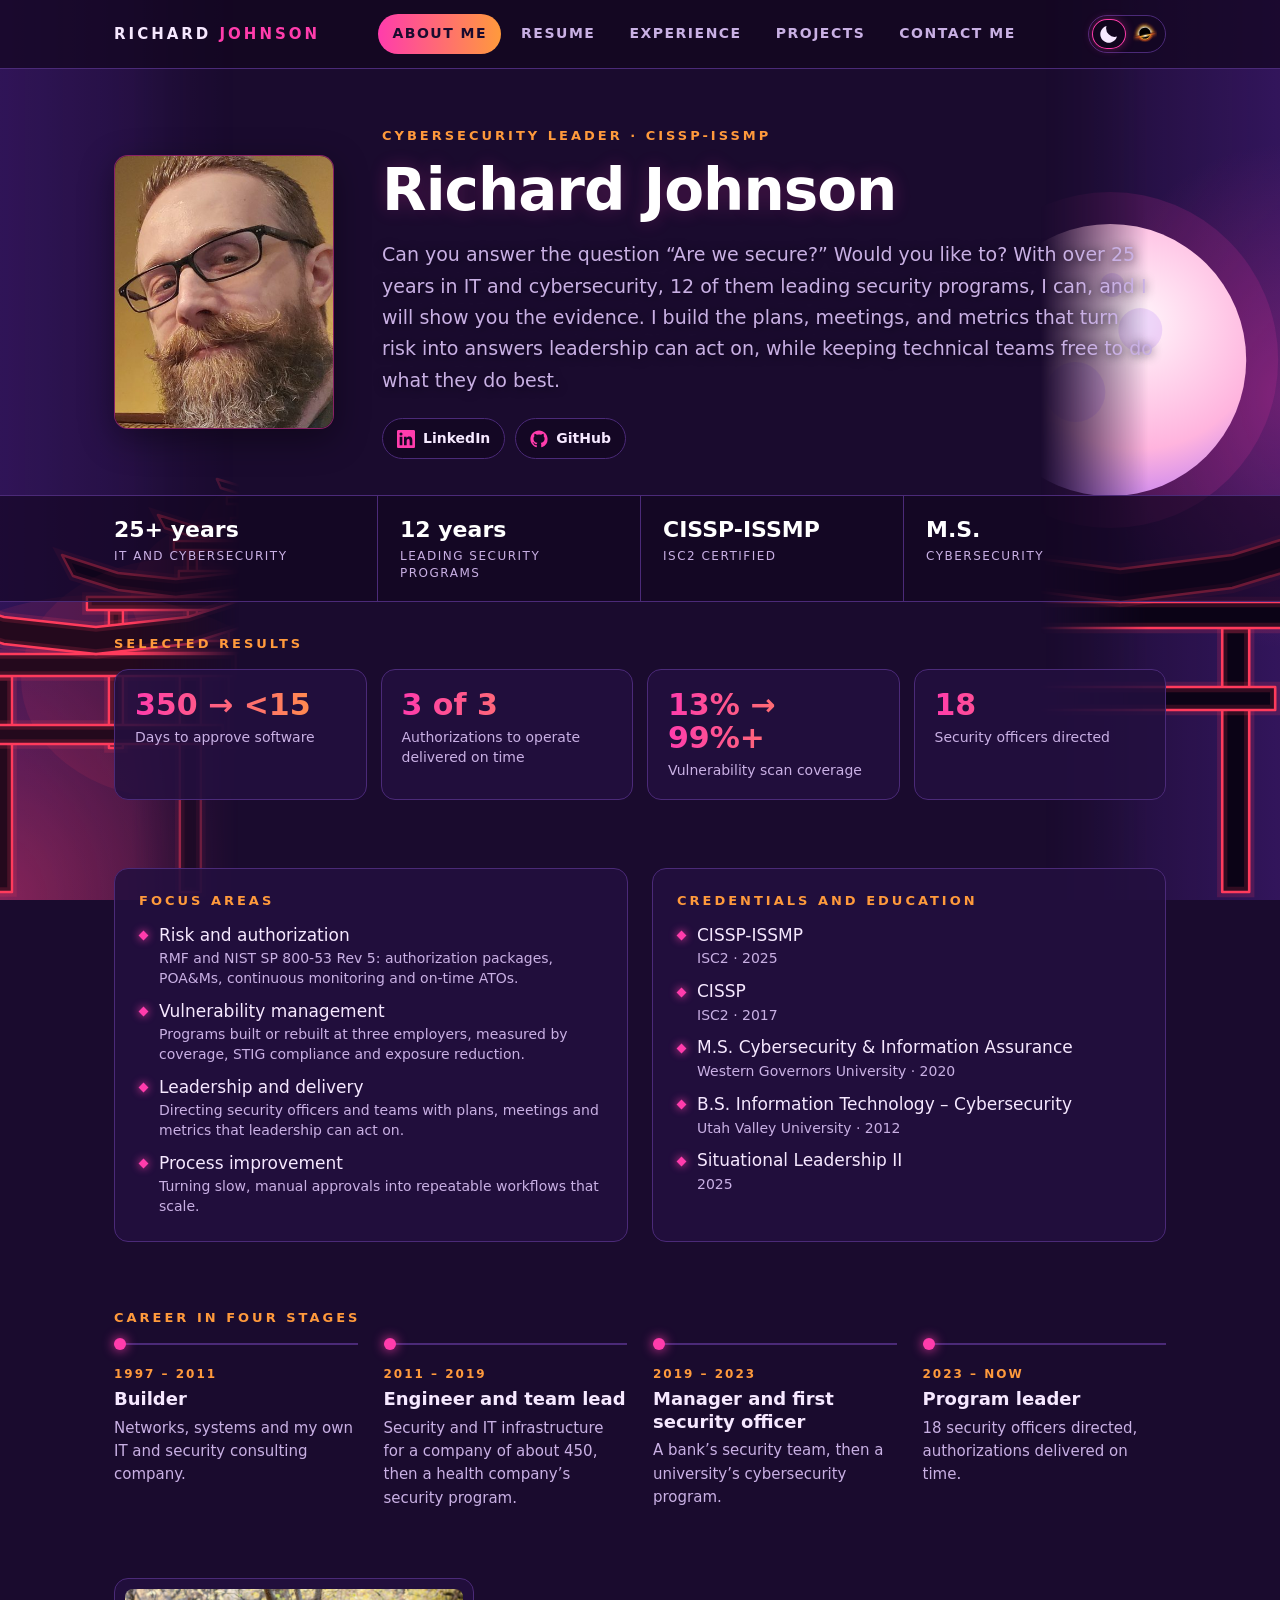
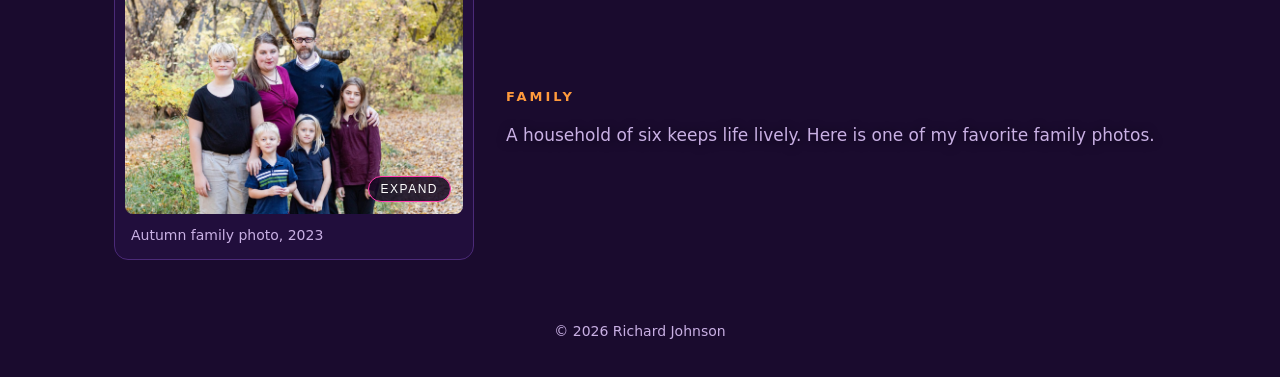
==== site/index.html @ 12951dc9 "Initial commit: portfolio site, resume data and build scripts Static site (site/) published on Cloud" ====
<!doctype html>
<html lang="en">
<head>
<meta charset="utf-8">
<meta name="viewport" content="width=device-width,initial-scale=1">
<title>Richard Johnson | Cybersecurity Leader</title>
<meta name="description" content="Richard Johnson is a CISSP-ISSMP cybersecurity leader with 25+ years in IT and security, specializing in risk management, authorization, vulnerability management, and process improvement. About him and his family.">
<meta name="theme-color" content="#1a0b2e">
<link rel="icon" href="data:image/svg+xml,%3Csvg xmlns='http://www.w3.org/2000/svg' viewBox='0 0 64 64'%3E%3Crect width='64' height='64' rx='12' fill='%231a0b2e'/%3E%3Cpath d='M32 8l20 12v24L32 56 12 44V20z' fill='none' stroke='%23ff3cac' stroke-width='4'/%3E%3C/svg%3E">
<link rel="stylesheet" href="assets/css/style.css">
<link rel="stylesheet" href="assets/css/backgrounds.css">
<link rel="stylesheet" href="assets/css/home.css">
<script src="assets/js/theme.js"></script>
<script src="assets/js/bg.js"></script>
</head>
<body class="home hm hm-b">
<div class="bg" aria-hidden="true"><i class="sun"></i><i class="floor"></i><i class="hz"></i></div>
<a class="skip" href="#main">Skip to content</a>
<header class="site"><div class="wrap">
  <a class="brand" href="index.html">Richard <i>Johnson</i></a>
  <button class="menu-btn" type="button" aria-expanded="false" aria-controls="site-nav">Menu</button>
  <nav class="main" id="site-nav" aria-label="Main"><ul>
    <li><a href="index.html" aria-current="page">About Me</a></li>
    <li><a href="resume.html">Resume</a></li>
    <li><a href="experience.html">Experience</a></li>
    <li><a href="projects.html">Projects</a></li>
    <li><a href="contact.html">Contact Me</a></li>
  </ul></nav>
  <div class="theme" role="group" aria-label="Color theme"><button type="button" data-theme="dark" aria-pressed="true" aria-label="Dark theme" title="Dark"><svg viewBox="0 0 24 24" aria-hidden="true" focusable="false"><path d="M20 14.5A8.5 8.5 0 0 1 9.5 4 8.5 8.5 0 1 0 20 14.5z" fill="currentColor"/></svg></button><button type="button" data-theme="darker" aria-pressed="false" aria-label="Darker theme (black hole)" title="Darker"><svg viewBox="0 0 24 24" aria-hidden="true" focusable="false"><defs><linearGradient id="g7d" x1="0" x2="1" y1="0" y2="0"><stop offset="0" stop-color="#ff6a1a" stop-opacity="0"/><stop offset=".2" stop-color="#ff6a1a" stop-opacity=".8"/><stop offset=".38" stop-color="#ffc23a"/><stop offset=".5" stop-color="#fffbe8"/><stop offset=".62" stop-color="#ffc23a"/><stop offset=".8" stop-color="#ff6a1a" stop-opacity=".8"/><stop offset="1" stop-color="#ff6a1a" stop-opacity="0"/></linearGradient><filter id="g7b" x="-30%" y="-80%" width="160%" height="260%"><feGaussianBlur stdDeviation="1.4"/></filter><filter id="g7s" x="-20%" y="-40%" width="140%" height="180%"><feGaussianBlur stdDeviation=".45"/></filter></defs><g transform="rotate(-12 12 12)"><ellipse cx="12" cy="13.7" rx="11.8" ry="2.6" fill="#ff6a1a" opacity=".5" filter="url(#g7b)"/><g filter="url(#g7s)"><path d="M1.15 12.49A10.9 10.9 0 1 1 22.85 12.49" fill="none" stroke="#ff6a1a" stroke-width=".75" opacity=".06"/><path d="M1.65 12.44A10.4 10.4 0 1 1 22.35 12.44" fill="none" stroke="#ff771f" stroke-width=".75" opacity=".08"/><path d="M2.15 12.39A9.9 9.9 0 1 1 21.85 12.39" fill="none" stroke="#ff8423" stroke-width=".75" opacity=".12"/><path d="M2.65 12.34A9.4 9.4 0 1 1 21.35 12.34" fill="none" stroke="#ff9128" stroke-width=".75" opacity=".18"/><path d="M3.14 12.29A8.9 8.9 0 1 1 20.86 12.29" fill="none" stroke="#ff9e2d" stroke-width=".75" opacity=".25"/><path d="M3.64 12.24A8.4 8.4 0 1 1 20.36 12.24" fill="none" stroke="#ffac32" stroke-width=".75" opacity=".34"/><path d="M4.14 12.19A7.9 7.9 0 1 1 19.86 12.19" fill="none" stroke="#ffb937" stroke-width=".75" opacity=".44"/><path d="M4.64 12.14A7.4 7.4 0 1 1 19.36 12.14" fill="none" stroke="#ffc84b" stroke-width=".75" opacity=".55"/><path d="M5.13 12.09A6.9 6.9 0 1 1 18.87 12.09" fill="none" stroke="#ffd980" stroke-width=".75" opacity=".68"/><path d="M5.63 12.04A6.4 6.4 0 1 1 18.37 12.04" fill="none" stroke="#ffeab4" stroke-width=".75" opacity=".81"/><path d="M6.13 11.99A5.9 5.9 0 1 1 17.87 11.99" fill="none" stroke="#fffbe8" stroke-width=".75" opacity=".96"/></g><circle cx="12" cy="11.4" r="5.6" fill="#000"/><path d="M16.89 14.96A6.05 6.05 0 0 1 7.11 14.96" fill="none" stroke="#ffc23a" stroke-width=".9" stroke-linecap="round" opacity=".9"/><path d="M17.58 15.46A6.9 6.9 0 0 1 6.42 15.46" fill="none" stroke="#ff6a1a" stroke-width="1.2" stroke-linecap="round" opacity=".5"/><path d="M18.31 15.98A7.8 7.8 0 0 1 5.69 15.98" fill="none" stroke="#ff6a1a" stroke-width="1.6" stroke-linecap="round" opacity=".22"/><path d="M.2 13.7Q12 11.66 23.8 13.7Q12 15.74 .2 13.7Z" fill="url(#g7d)" filter="url(#g7s)"/><path d="M4.68 13.7L19.32 13.7" stroke="#fffbe8" stroke-width=".9" stroke-linecap="round" opacity=".95" filter="url(#g7s)"/></g></svg></button></div>
</div></header>

<main id="main">
  <section class="hm-hero"><div class="wrap">
    <div class="frame"><img src="assets/img/portrait.jpg" width="420" height="498" alt="Portrait of Richard Johnson"></div>
    <div>
      <div class="eyebrow">Cybersecurity Leader · CISSP-ISSMP</div>
      <h1>Richard Johnson</h1>
      <p class="lede hm-lede">Can you answer the question “Are we secure?” Would you like to? With over 25 years in IT and cybersecurity, 12 of them leading security programs, I can, and I will show you the evidence. I build the plans, meetings, and metrics that turn risk into answers leadership can act on, while keeping technical teams free to do what they do best.</p>
      <div class="hm-links-row"><ul class="hm-links"><li><a href="https://www.linkedin.com/in/utsecnet" target="_blank" rel="noopener noreferrer" aria-label="LinkedIn (opens in a new tab)"><svg viewBox="0 0 24 24" aria-hidden="true" focusable="false"><path fill="currentColor" d="M20.45 20.45h-3.56v-5.57c0-1.33-.03-3.04-1.85-3.04-1.86 0-2.14 1.45-2.14 2.94v5.67H9.35V9h3.41v1.56h.05c.48-.9 1.64-1.85 3.37-1.85 3.6 0 4.27 2.37 4.27 5.46v6.28zM5.34 7.43a2.06 2.06 0 1 1 0-4.12 2.06 2.06 0 0 1 0 4.12zM7.12 20.45H3.56V9h3.56v11.45zM22.22 0H1.77C.79 0 0 .77 0 1.73v20.54C0 23.23.79 24 1.77 24h20.45c.98 0 1.78-.77 1.78-1.73V1.73C24 .77 23.2 0 22.22 0z"/></svg> LinkedIn</a></li><li><a href="https://github.com/utsecnet" target="_blank" rel="noopener noreferrer" aria-label="GitHub (opens in a new tab)"><svg viewBox="0 0 24 24" aria-hidden="true" focusable="false"><path fill="currentColor" d="M12 .5C5.65.5.5 5.65.5 12c0 5.08 3.29 9.39 7.86 10.91.58.1.79-.25.79-.56v-2c-3.2.7-3.88-1.54-3.88-1.54-.52-1.33-1.28-1.69-1.28-1.69-1.05-.71.08-.7.08-.7 1.16.08 1.77 1.19 1.77 1.19 1.03 1.77 2.7 1.26 3.36.96.1-.75.4-1.26.73-1.55-2.55-.29-5.24-1.28-5.24-5.69 0-1.26.45-2.28 1.19-3.09-.12-.29-.52-1.46.11-3.05 0 0 .97-.31 3.17 1.18a11 11 0 0 1 5.78 0c2.2-1.49 3.17-1.18 3.17-1.18.63 1.59.23 2.76.11 3.05.74.81 1.19 1.83 1.19 3.09 0 4.42-2.69 5.39-5.25 5.68.41.36.78 1.06.78 2.14v3.17c0 .31.21.67.8.56A11.51 11.51 0 0 0 23.5 12C23.5 5.65 18.35.5 12 .5z"/></svg> GitHub</a></li></ul></div>
    </div>
  </div></section>

  <div class="hm-band"><div class="wrap"><div><b>25+ years</b><span>IT and cybersecurity</span></div><div><b>12 years</b><span>Leading security programs</span></div><div><b>CISSP-ISSMP</b><span>ISC2 certified</span></div><div><b>M.S.</b><span>Cybersecurity</span></div></div></div>

  <section aria-labelledby="h-res"><div class="wrap">
    <h2 class="hm-h" id="h-res">Selected results</h2>
    <div class="hm-stats s4"><div class="card hm-stat"><b>350 → &lt;15</b><span>Days to approve software</span></div><div class="card hm-stat"><b>3 of 3</b><span>Authorizations to operate delivered on time</span></div><div class="card hm-stat"><b>13% → 99%+</b><span>Vulnerability scan coverage</span></div><div class="card hm-stat"><b>18</b><span>Security officers directed</span></div></div>
  </div></section>

  <section><div class="wrap hm-two">
    <div class="card" role="group" aria-labelledby="h-foc">
      <h2 class="hm-h" id="h-foc">Focus areas</h2>
      <ul class="hm-list"><li>Risk and authorization<small>RMF and NIST SP 800-53 Rev 5: authorization packages, POA&amp;Ms, continuous monitoring and on-time ATOs.</small></li><li>Vulnerability management<small>Programs built or rebuilt at three employers, measured by coverage, STIG compliance and exposure reduction.</small></li><li>Leadership and delivery<small>Directing security officers and teams with plans, meetings and metrics that leadership can act on.</small></li><li>Process improvement<small>Turning slow, manual approvals into repeatable workflows that scale.</small></li></ul>
    </div>
    <div class="card" role="group" aria-labelledby="h-cred">
      <h2 class="hm-h" id="h-cred">Credentials and education</h2>
      <ul class="hm-list"><li>CISSP-ISSMP<small>ISC2 · 2025</small></li><li>CISSP<small>ISC2 · 2017</small></li><li>M.S. Cybersecurity &amp; Information Assurance<small>Western Governors University · 2020</small></li><li>B.S. Information Technology – Cybersecurity<small>Utah Valley University · 2012</small></li><li>Situational Leadership II<small>2025</small></li></ul>
    </div>
  </div></section>

  <section aria-labelledby="h-car"><div class="wrap">
    <h2 class="hm-h" id="h-car">Career in four stages</h2>
    <ol class="hm-steps"><li><span class="hm-yr">1997 – 2011</span><b>Builder</b><p>Networks, systems and my own IT and security consulting company.</p></li><li><span class="hm-yr">2011 – 2019</span><b>Engineer and team lead</b><p>Security and IT infrastructure for a company of about 450, then a health company’s security program.</p></li><li><span class="hm-yr">2019 – 2023</span><b>Manager and first security officer</b><p>A bank’s security team, then a university’s cybersecurity program.</p></li><li><span class="hm-yr">2023 – now</span><b>Program leader</b><p>18 security officers directed, authorizations delivered on time.</p></li></ol>
  </div></section>

  <section aria-labelledby="h-fam"><div class="wrap hm-family">
    <figure class="card photo-card hm-photo"><button class="zoom" type="button" aria-label="Expand family photo"><img src="assets/img/family-outdoor.jpg" width="1400" height="933" loading="lazy" alt="The family standing together outdoors among yellow autumn leaves"></button><figcaption>Autumn family photo, 2023</figcaption></figure>
    <div>
      <h2 class="hm-h" id="h-fam">Family</h2>
      <p class="hm-lede">A household of six keeps life lively. Here is one of my favorite family photos.</p>
    </div>
    <dialog class="lightbox" id="lightbox" aria-label="Family photo, expanded"><img alt=""><button class="x" type="button" aria-label="Close">Close ✕</button></dialog>
  </div></section>
</main>

<footer class="site"><div class="wrap"><span>© <span id="yr">2026</span> Richard Johnson</span></div></footer>
<script src="assets/js/main.js"></script>
<script src="assets/js/lightbox.js"></script>
</body>
</html>
---- site/assets/css/style.css ----
/* Richard Johnson — portfolio. Neon Sunset theme. No frameworks, no web fonts. */
:root{
  --bg:#1a0b2e; --bg2:#12061f; --shade:18,6,31; --ink:#f6e8ff; --mut:#c9b0e4; --acc:#ff3cac; --acc2:#ff9a3c;
  --line:#4b2a78; --card:rgba(36,16,63,.86); --onacc:#1a0b2e; --max:1100px; --r:14px;
}
*{box-sizing:border-box;margin:0;padding:0}
html{scroll-behavior:smooth}
body{background:var(--bg);color:var(--ink);font:17px/1.65 "Segoe UI",system-ui,-apple-system,Roboto,"Helvetica Neue",sans-serif;min-height:100vh;overflow-x:hidden}
img{max-width:100%;display:block}
a{color:var(--acc2);text-decoration-thickness:1px;text-underline-offset:3px}
a:hover{color:#ffd0a0}
:focus-visible{outline:2px solid var(--acc2);outline-offset:3px;border-radius:4px}
.skip{position:absolute;left:-999px;top:8px;background:var(--acc);color:var(--onacc);padding:8px 14px;border-radius:6px;z-index:100}
.skip:focus{left:8px}

/* ---------- background: sun glow + thin hex floor in perspective ---------- */
.bg{position:fixed;inset:0;z-index:0;pointer-events:none;overflow:hidden}
.bg .sun{position:absolute;inset:0;background:radial-gradient(circle at 50% 108%,rgba(255,154,60,.36),rgba(255,60,172,.2) 32%,transparent 62%),radial-gradient(ellipse at 15% 0,rgba(120,40,200,.35),transparent 55%)}
.bg .floor{position:absolute;left:-60%;right:-60%;bottom:-10px;height:560px;opacity:.5;
  background-image:url("data:image/svg+xml,%3Csvg xmlns='http://www.w3.org/2000/svg' width='55.43' height='96' viewBox='0 0 55.43 96'%3E%3Cpath d='M27.71 16L55.43 32V64L27.71 80L0 64V32ZM27.71 0V16M27.71 80V96' fill='none' stroke='%23ff3cac' stroke-opacity='.6' stroke-width='.8'/%3E%3C/svg%3E");
  background-size:86.6px 150px;background-position:center bottom;transform-origin:50% 100%;transform:perspective(380px) rotateX(62deg);
  -webkit-mask-image:linear-gradient(transparent 0%,#000 75%);mask-image:linear-gradient(transparent 0%,#000 75%)}
.bg .hz{position:absolute;left:0;right:0;bottom:150px;height:2px;opacity:.55;background:linear-gradient(90deg,transparent,var(--acc2),transparent);box-shadow:0 0 24px 4px rgba(255,154,60,.55)}
body.home .bg .floor{opacity:1}body.home .bg .hz{opacity:1}
header,main,footer{position:relative;z-index:1}

/* ---------- layout ---------- */
.wrap{max-width:var(--max);margin:0 auto;padding:0 24px}
header.site{border-bottom:1px solid var(--line);background:rgba(var(--shade),.72)}
header.site .wrap{display:flex;align-items:center;justify-content:space-between;min-height:68px;gap:16px}
.brand{font-weight:800;letter-spacing:3px;text-transform:uppercase;font-size:15px;color:var(--ink);text-decoration:none}
.brand i{color:var(--acc);font-style:normal}
nav.main ul{display:flex;gap:6px;list-style:none}
nav.main a{display:block;padding:8px 14px;border-radius:999px;color:var(--mut);text-decoration:none;font-size:14px;letter-spacing:1.5px;text-transform:uppercase;font-weight:600}
nav.main a:hover{color:#fff}
nav.main a[aria-current="page"]{color:var(--onacc);background:linear-gradient(90deg,var(--acc),var(--acc2))}
.menu-btn{display:none;background:none;border:1px solid var(--line);color:var(--ink);border-radius:8px;padding:8px 12px;font:600 14px inherit;cursor:pointer}
section{padding:56px 0}
h1,h2,h3{line-height:1.12;font-weight:800;letter-spacing:-.5px}
h1{font-size:clamp(38px,6vw,68px);color:#fff;text-shadow:0 0 22px rgba(255,60,172,.55)}
h2{font-size:clamp(26px,3.6vw,36px);margin-bottom:10px}
h3{font-size:20px;margin-bottom:6px}
.eyebrow{font-size:13px;letter-spacing:4px;text-transform:uppercase;color:var(--acc2);font-weight:700;margin-bottom:10px}
.lede{font-size:19px;color:var(--mut);max-width:680px}
.mut{color:var(--mut)}
.sub{color:var(--mut);margin-bottom:22px;max-width:680px}
.btn{display:inline-block;padding:13px 26px;border-radius:999px;font-weight:700;text-decoration:none;border:0;cursor:pointer;font:700 16px inherit;background:linear-gradient(90deg,var(--acc),var(--acc2));color:var(--onacc);box-shadow:0 0 22px rgba(255,60,172,.35)}
.btn:hover{color:var(--onacc);filter:brightness(1.08)}
.btn.ghost{background:none;color:var(--ink);border:1px solid var(--acc);box-shadow:none}
.btn.ghost:hover{background:rgba(255,60,172,.14);color:#fff}
.btns{display:flex;gap:12px;flex-wrap:wrap;margin-top:26px}
.card{background:var(--card);border:1px solid var(--line);border-radius:var(--r);padding:22px}
.grid{display:grid;gap:18px}
.g2{grid-template-columns:repeat(2,1fr)}.g3{grid-template-columns:repeat(3,1fr)}.g4{grid-template-columns:repeat(4,1fr)}

/* ---------- home hero ---------- */
.hero{padding:64px 0 36px}
.hero .wrap{display:grid;grid-template-columns:176px 1fr;gap:40px;align-items:start}
.frame{border:3px solid var(--acc);padding:5px;background:var(--bg2);box-shadow:0 0 24px rgba(255,60,172,.5);position:relative}
.frame img{width:100%;height:auto;aspect-ratio:4/5;object-fit:cover}
.frame:after{content:"OPEN TO NETWORK";white-space:nowrap;position:absolute;right:-9px;bottom:-9px;background:var(--acc);color:var(--onacc);font:800 11px/1 "Segoe UI",system-ui,sans-serif;letter-spacing:1px;padding:6px 8px}
.stat{text-align:left}
h1+.lede{margin-top:16px}
.stat b{display:block;font-size:clamp(22px,2.5vw,30px);line-height:1.1;white-space:nowrap;font-weight:800;background:linear-gradient(90deg,var(--acc),var(--acc2));-webkit-background-clip:text;background-clip:text;color:transparent}
.stat span{display:block;color:var(--mut);font-size:14px;margin-top:6px;line-height:1.4}

/* ---------- about ---------- */
.photo-card{padding:10px}
.photo-card img{width:100%;height:auto;border-radius:8px}
.photo-card figcaption{color:var(--mut);font-size:14px;padding:10px 6px 2px}
.split{display:grid;grid-template-columns:1.1fr 1fr;gap:34px;align-items:center}
.vals{list-style:none;display:grid;gap:14px}
.vals li{border-left:3px solid var(--acc);padding:4px 0 4px 16px}

.photo-card.single{max-width:860px;margin:0 auto}
.zoom{display:block;position:relative;width:100%;padding:0;border:0;background:none;cursor:zoom-in;border-radius:8px}
.zoom img{width:100%;height:auto;border-radius:8px}
.zoom:after{content:"Expand";position:absolute;right:12px;bottom:12px;background:rgba(var(--shade),.85);color:#fff;font-size:12px;letter-spacing:1.5px;text-transform:uppercase;padding:5px 12px;border-radius:999px;border:1px solid var(--acc)}
dialog.lightbox{border:0;background:transparent;padding:0;margin:auto;max-width:96vw;max-height:96vh;overflow:visible;color:var(--ink)}
dialog.lightbox::backdrop{background:rgba(8,2,16,.9)}
dialog.lightbox img{display:block;max-width:96vw;max-height:86vh;width:auto;height:auto;border-radius:8px;box-shadow:0 0 40px rgba(255,60,172,.35);cursor:zoom-out}
dialog.lightbox .x{position:absolute;top:-46px;right:0;background:rgba(var(--shade),.85);color:#fff;border:1px solid var(--acc);border-radius:999px;padding:8px 16px;font:600 14px inherit;cursor:pointer}

/* ---------- projects ---------- */
.proj small{display:block;color:var(--acc);letter-spacing:2px;text-transform:uppercase;font-size:12px;font-weight:700;margin-bottom:6px}
.proj dl{display:grid;grid-template-columns:92px 1fr;gap:6px 12px;margin-top:10px;font-size:15px;line-height:1.5}
.proj dt{color:var(--acc2);text-transform:uppercase;letter-spacing:1.5px;font-size:12px;font-weight:700;padding-top:3px}
.proj dd{color:var(--mut)}
.proj dd strong{color:#fff}
.pill{display:inline-block;font-size:12px;border:1px solid var(--line);border-radius:999px;padding:2px 10px;color:var(--mut);margin:6px 6px 0 0}

/* ---------- resume filter ---------- */
.panel{border:1px solid var(--line);border-radius:var(--r);background:var(--card);padding:22px;margin-bottom:26px}
.panel h2{font-size:18px;letter-spacing:2px;text-transform:uppercase;color:var(--acc2);margin-bottom:4px}
.panel p.sub{margin-bottom:12px;font-size:15px}
.chips{display:flex;flex-wrap:wrap;gap:10px;margin-bottom:18px}
.chip{padding:9px 16px;border:1px solid var(--line);background:rgba(var(--shade),.7);color:var(--ink);border-radius:999px;cursor:pointer;font:600 14px/1.2 inherit}
.chip:hover{border-color:var(--acc)}
.chip[aria-pressed="true"]{background:linear-gradient(90deg,var(--acc),var(--acc2));color:var(--onacc);border-color:transparent}
.tools{display:flex;gap:14px;align-items:center;flex-wrap:wrap;border-top:1px solid var(--line);padding-top:14px;font-size:14px;color:var(--mut)}
.tools button.link{background:none;border:0;color:var(--acc2);cursor:pointer;font:600 14px inherit;text-decoration:underline}
.tools label{display:flex;gap:8px;align-items:center;cursor:pointer}
.status{margin-left:auto;font-weight:600;color:var(--ink)}
.role{margin-bottom:22px}
.role header{display:flex;justify-content:space-between;gap:12px;flex-wrap:wrap;align-items:baseline;margin-bottom:6px}
.role h3{margin:0;font-size:21px}
.role .org{color:var(--acc2);font-weight:600}
.role .dates{color:var(--mut);font-size:14px;letter-spacing:1px}
.role ul{list-style:none;margin-top:12px;display:grid;gap:12px}
.role li{padding-left:20px;position:relative;line-height:1.55}
.role li:before{content:"";position:absolute;left:2px;top:.62em;width:8px;height:8px;background:var(--acc);transform:rotate(45deg)}
.role li.off{display:none}
.role li.dim{opacity:.38}
.role li.dim:before{background:var(--line)}
.role li strong{color:#fff}
.role li .tg{display:block;margin-top:4px}
.role li .tg span{display:inline-block;font-size:11px;letter-spacing:1px;text-transform:uppercase;color:var(--acc2);border:1px solid rgba(255,154,60,.45);border-radius:999px;padding:1px 9px;margin:0 6px 4px 0}
.role.empty{display:none}
.edu{display:grid;gap:10px;list-style:none}
.edu li{display:flex;justify-content:space-between;gap:14px;border-bottom:1px dotted var(--line);padding:8px 0}
.edu li span:last-child{color:var(--mut);white-space:nowrap}

/* ---------- contact ---------- */
.contact-top{padding-bottom:20px}
.contact-hero{display:grid;grid-template-columns:minmax(0,1.35fr) minmax(0,1fr);gap:40px;align-items:center}
.contact-hero .social{margin:0}
.contact-form-sec{padding-top:20px}
form.contact{display:grid;grid-template-columns:1fr 1fr;gap:18px 22px;width:100%;padding:28px}
form.contact>*{grid-column:1/-1}
form.contact>label.half{grid-column:auto}
form.contact em{font-style:normal;font-weight:400}
.social h2{font-size:22px}
.social-list{list-style:none;display:grid;gap:12px;margin-top:4px}
.social-list a{display:flex;align-items:center;gap:14px;padding:14px 16px;border:1px solid var(--line);border-radius:12px;background:rgba(var(--shade),.7);color:var(--ink);text-decoration:none}
.social-list a:hover{border-color:var(--acc);box-shadow:0 0 18px rgba(255,60,172,.25)}
.social-list .ico{width:30px;height:30px;flex:none;color:var(--acc)}
.social-list .txt{display:grid;line-height:1.3;min-width:0}
.social-list small{color:var(--mut);font-size:13px;overflow-wrap:anywhere}
.social-list .go{margin-left:auto;color:var(--acc2);font-size:20px}
.social .note{font-size:13px;margin-top:14px}
form.contact label{display:grid;gap:6px;font-weight:600;font-size:15px}
form.contact input,form.contact textarea{width:100%;background:rgba(var(--shade),.8);border:1px solid var(--line);border-radius:10px;color:var(--ink);padding:12px 14px;font:inherit}
form.contact input:focus,form.contact textarea:focus{border-color:var(--acc);outline:none;box-shadow:0 0 0 2px rgba(255,60,172,.3)}
form.contact textarea{min-height:170px;resize:vertical}
.hp{position:absolute!important;left:-9999px;width:1px;height:1px;overflow:hidden}
#form-msg{min-height:1.5em;font-weight:600}
#form-msg.ok{color:#7dffcf}#form-msg.err{color:#ff8fa8}

footer.site{padding:26px 0 34px;color:var(--mut);font-size:14px;background:none;border:0;text-align:center}
footer.site .wrap{display:flex;justify-content:center;text-align:center}

@media(max-width:860px){
  .g3,.g4{grid-template-columns:1fr 1fr}.g2,.split,.contact-hero{grid-template-columns:1fr}
  form.contact{grid-template-columns:1fr;padding:20px}form.contact>label.half{grid-column:1/-1}
  .hero .wrap{grid-template-columns:116px 1fr;gap:20px}
  .menu-btn{display:block}
  nav.main{display:none;position:absolute;left:0;right:0;top:68px;background:var(--bg2);border-bottom:1px solid var(--line);padding:10px 24px 16px}
  nav.main.open{display:block}
  nav.main ul{flex-direction:column}
  header.site .wrap{position:relative}
  .status{margin-left:0;width:100%}
}
@media(max-width:560px){.g3,.g4{grid-template-columns:1fr}.proj dl{grid-template-columns:1fr}.hero .wrap{grid-template-columns:1fr}.frame{max-width:150px}}
@media print{
  .bg,header.site,footer.site,.panel,.btns,.menu-btn{display:none!important}
  body{background:#fff;color:#000;font-size:11pt}
  h1,h2,h3,.role .org,.role li strong{color:#000;text-shadow:none}
  .role li.dim{opacity:1}.role li:before{background:#000}.role .dates,.edu li span:last-child{color:#333}
  .role li .tg{display:none}.card{border:0;background:none;padding:0}
}

/* ---------- experience timeline ---------- */
:root{--c-project:#6dff9c;--c-achievement:#ffe14d;--c-cert:#4de1ff;--c-degree:#b18cff}
.t-project{--c:var(--c-project)}.t-achievement{--c:var(--c-achievement)}.t-cert{--c:var(--c-cert)}.t-degree{--c:var(--c-degree)}.t-lane{--c:var(--acc2)}
.shape{display:block;width:16px;height:16px;background:var(--c);flex:none}
.t-project .shape{border-radius:50%}
.t-achievement .shape{transform:rotate(45deg) scale(.78);border-radius:2px}
.t-cert .shape{border-radius:4px}
.t-degree .shape{clip-path:polygon(25% 6%,75% 6%,100% 50%,75% 94%,25% 94%,0 50%)}
.t-lane .shape{width:18px;height:6px;border-radius:999px;background:linear-gradient(90deg,var(--acc),var(--acc2))}

.tl-pane{margin-bottom:20px;padding:26px}
.pane-head{display:flex;justify-content:space-between;align-items:center;gap:12px;flex-wrap:wrap;margin-bottom:12px}
.badge{display:inline-flex;gap:9px;align-items:center;font-size:12px;letter-spacing:2px;text-transform:uppercase;font-weight:700;color:var(--c)}
.badge .shape{width:12px;height:12px}
.pane-nav{display:flex;gap:8px}
.pane-nav button{background:rgba(var(--shade),.7);color:var(--ink);border:1px solid var(--line);border-radius:999px;padding:7px 14px;font:600 13px inherit;cursor:pointer}
.pane-nav button:hover:not(:disabled){border-color:var(--acc)}
.pane-nav button:disabled{opacity:.35;cursor:default}
.tl-pane h2{font-size:clamp(22px,3vw,30px);margin-bottom:4px}
.pane-meta{color:var(--acc2);font-weight:600;margin-bottom:14px}
.tl-pane dl{font-size:16px;grid-template-columns:104px 1fr;gap:10px 14px}
.pane-sum{color:var(--mut);max-width:760px}
.pane-points{list-style:none;display:grid;gap:8px;margin-top:12px;color:var(--mut)}
.pane-points li{padding-left:18px;position:relative}
.pane-points li:before{content:"";position:absolute;left:2px;top:.6em;width:7px;height:7px;background:var(--acc);transform:rotate(45deg)}
.pane-pills{margin-top:12px}
.pane-on{display:flex;flex-wrap:wrap;gap:8px;align-items:center;margin-top:16px}
.pane-on span{color:var(--mut);font-size:14px}
.pane-on .chip{padding:6px 12px;font-size:13px}

.tl-ctl{display:flex;gap:10px;flex-wrap:wrap;align-items:center;margin-bottom:12px}
.lg{display:inline-flex;align-items:center;gap:8px;padding:7px 14px;border:1px solid var(--line);border-radius:999px;background:rgba(var(--shade),.7);color:var(--ink);font:600 13px inherit;cursor:pointer}
.lg .shape{width:12px;height:12px}
.lg[aria-pressed="false"]{opacity:.45}
.lg:hover{border-color:var(--acc)}
.zoom-grp{margin-left:auto;display:flex;gap:8px;align-items:center;color:var(--mut);font-size:13px}
.zb{min-width:38px;height:36px;padding:0 12px;border-radius:999px;border:1px solid var(--line);background:rgba(var(--shade),.7);color:var(--ink);font:700 16px inherit;cursor:pointer}
.zb:hover:not(:disabled){border-color:var(--acc)}
.zb:disabled{opacity:.35;cursor:default}
.zb.txt{font-size:13px;font-weight:600}

.tl-scroll{overflow-x:auto;overflow-y:hidden;border:1px solid var(--line);border-radius:var(--r);background:rgba(var(--shade),.8);position:relative;scrollbar-color:var(--acc) transparent}
.tl-inner{position:relative}
.tl-grid{position:absolute;inset:0;pointer-events:none}
.tl-gl{position:absolute;top:0;bottom:0;width:1px;background:rgba(201,176,228,.1)}
.tl-now{position:absolute;top:0;bottom:0;width:0;border-left:1px dashed var(--acc2);opacity:.7}
.tl-axis{position:relative;height:28px;border-bottom:1px solid var(--line)}
.tl-yr{position:absolute;top:6px;font-size:12px;letter-spacing:1px;color:var(--mut)}
.tl-row{position:relative;border-bottom:1px solid rgba(75,42,120,.45)}
.tl-row:last-child{border-bottom:0}
.tl-row.cur{background:rgba(255,60,172,.05)}
.tl-label{position:sticky;left:0;z-index:5;display:flex;flex-direction:row;align-items:center;gap:10px;height:100%;padding:0 12px 0 14px;text-align:left;border:0;border-right:1px solid var(--line);background:rgba(var(--shade),.97);color:var(--ink);font:inherit;cursor:pointer}
.lb-org{flex:1 1 0;min-width:0;display:flex;flex-direction:column;gap:2px}
.lb-sec{flex:0 0 118px;font-size:12.5px;color:var(--c-cert);line-height:1.25}
.tl-label strong{font-size:14px;line-height:1.2}
.tl-label small{font-size:12px;color:var(--mut);line-height:1.25;display:-webkit-box;-webkit-line-clamp:2;-webkit-box-orient:vertical;overflow:hidden}
.tl-head{position:sticky;left:0;z-index:6;height:100%;display:flex;gap:10px;align-items:center;padding:0 12px 0 14px;background:rgba(var(--shade),.97);border-right:1px solid var(--line);font-size:11px;letter-spacing:2px;text-transform:uppercase;color:var(--mut);box-sizing:border-box}
.tl-head span{flex:1 1 0}.tl-head .hs{flex:0 0 118px}
.wrap.wide{max-width:1760px}
.compact{padding:34px 0 8px}.compact+section{padding-top:12px}
.tl-label:hover strong,.tl-label.sel strong{color:var(--acc2)}
.tl-label.sel{box-shadow:inset 3px 0 0 var(--acc)}
.tl-bar{position:absolute;height:8px;border:0;padding:0;border-radius:999px;background:linear-gradient(90deg,var(--acc),var(--acc2));box-shadow:0 0 12px rgba(255,60,172,.35);cursor:pointer;z-index:1}
.tl-bar:after{content:"";position:absolute;inset:-9px 0}
.tl-bar.present{border-radius:999px 0 0 999px;background:linear-gradient(90deg,var(--acc),var(--acc2) 78%,rgba(255,154,60,0))}
.tl-bar:hover,.tl-bar.sel{filter:brightness(1.25);box-shadow:0 0 16px rgba(255,154,60,.6)}
.k-edu .tl-bar{background:linear-gradient(90deg,var(--c-degree),var(--c-cert));box-shadow:0 0 12px rgba(177,140,255,.35)}
.tl-track{position:absolute;height:8px;border:0;padding:0;background:none;cursor:pointer;z-index:1}
.tl-track:before{content:"";position:absolute;left:0;right:0;top:3px;border-top:2px dashed rgba(77,225,255,.4)}
.tl-track:after{content:"";position:absolute;inset:-9px 0}
.tl-track:hover:before,.tl-track.sel:before{border-top-color:var(--c-cert)}
.tl-stem{position:absolute;width:0;border-left:1px solid rgba(246,232,255,.3);z-index:1}
.tl-dot{position:absolute;z-index:2;display:grid;place-items:center;width:30px;height:30px;margin:-15px 0 0 -15px;padding:0;border:0;background:none;cursor:pointer;border-radius:50%}
.tl-dot .shape{transition:scale .12s,filter .12s}
.tl-dot:hover .shape,.tl-dot:focus-visible .shape,.tl-dot.sel .shape{scale:1.35;filter:drop-shadow(0 0 7px var(--c))}
.tl-dot.sel:after{content:"";position:absolute;inset:2px;border:2px solid #fff;border-radius:50%}
.tl-dot:focus-visible{outline:2px solid #fff;outline-offset:1px}
.tl-dot.off{opacity:.12;pointer-events:none}
.tl-hint{color:var(--mut);font-size:13px;margin-top:10px}

@media(max-width:700px){
  .tl-label{flex-direction:column;align-items:flex-start;justify-content:center;gap:2px;padding:0 8px 0 10px}
  .lb-org{flex:none}.lb-sec{flex:none;font-size:10.5px}.tl-head{display:none}
  .tl-label strong{font-size:12.5px}.tl-label small{font-size:11px}
  .tl-pane{padding:18px}.tl-pane dl{grid-template-columns:1fr}
  .zoom-grp{margin-left:0;width:100%}
}
@media print{.tl-ctl,.tl-hint{display:none!important}}

.compact2{padding:0 0 16px}.tl-pane{margin-bottom:0}
.tl-dot{width:22px;height:22px;margin:-11px 0 0 -11px}
.tl-dot .shape{width:14px;height:14px}
.tl-label{padding-top:0;padding-bottom:0}
.tl-label small{font-size:11.5px}

.tl-label{overflow:hidden}
@media(min-width:701px){.tl-label strong,.tl-label small{white-space:nowrap;overflow:hidden;text-overflow:ellipsis;display:block;-webkit-line-clamp:unset}.lb-sec{flex-basis:140px}.tl-head .hs{flex-basis:140px}}

@media(max-width:700px){
  .tl-label{position:sticky;left:6px;top:auto;display:block;width:fit-content;max-width:calc(100vw - 60px);height:auto;margin:3px 0 0 6px;padding:1px 7px;border:0;border-radius:6px;background:rgba(var(--shade),.82);box-shadow:none;z-index:5}
  .tl-label.sel{box-shadow:inset 0 0 0 1px var(--acc)}
  .lb-org{display:block}
  .tl-label strong,.tl-label small{display:inline;white-space:nowrap;-webkit-line-clamp:unset;overflow:visible}
  .tl-label small{margin-left:6px;font-size:11px}
}

@media(max-width:700px){
  .tl-label{line-height:1.25;padding:0 7px;margin-top:3px}
  .tl-label strong{font-size:12.5px}.tl-label small{font-size:10.5px}
  .tl-label.nodate small{display:none}
}

@media(max-width:700px){
  .tl-lw{position:absolute;z-index:3;height:17px}
  .tl-lw .tl-label{position:sticky;left:4px;top:auto;margin:0;padding:0 6px 0 0;background:none;border-radius:0;height:17px;display:block;max-width:none;width:max-content;pointer-events:auto}
  .tl-lw .tl-label.sel{box-shadow:none}
  .tl-lw .tl-label.sel strong{color:var(--acc2)}
  .tl-lw .tl-label strong{font-size:12px;text-shadow:0 0 4px var(--bg2),0 0 4px var(--bg2)}
  .tl-lw .tl-label small{font-size:10.5px;text-shadow:0 0 4px var(--bg2)}
}
@media(max-width:700px){.tl-lw .tl-label small{display:none}}
.pane-link{margin-top:12px}.pane-link a{font-weight:600}
@media(min-width:701px){.tl-label strong{font-size:13.5px}.tl-head{font-size:10.5px}.tl-axis{height:24px}.tl-yr{top:4px}}

.compact2+.compact2{padding-top:4px}

.t-project .shape,.t-achievement .shape{box-shadow:0 0 0 2px var(--bg2)}
.tl-dot.t-project .shape{box-shadow:0 0 0 2px var(--bg2),0 0 8px rgba(109,255,156,.4)}
.tl-dot.t-achievement .shape{box-shadow:0 0 0 2px var(--bg2),0 0 8px rgba(255,225,77,.45)}

/* current job: bar stops at the present line, with a subtle welding effect */
.tl-bar.present{border-radius:999px 0 0 999px;background:linear-gradient(90deg,var(--acc),var(--acc2))}
.tl-weld{position:absolute;width:0;height:0;z-index:3;pointer-events:none}
.tl-weld .wg{position:absolute;left:-3px;top:-3px;width:6px;height:6px;border-radius:50%;background:#fff3c9;box-shadow:0 0 7px 2px rgba(255,170,60,.75);animation:weldglow .45s ease-in-out infinite alternate}
.tl-weld .sp{position:absolute;left:-1px;top:-1px;width:2px;height:2px;border-radius:50%;background:#ffd68a;opacity:0;animation:weldspark 1.2s ease-out infinite;animation-delay:var(--d,0s)}
.tl-weld .s1{--dx:-12px;--dy:-9px;--d:0s}
.tl-weld .s2{--dx:16px;--dy:-6px;--d:.3s}
.tl-weld .s3{--dx:5px;--dy:-14px;--d:.55s}
.tl-weld .s4{--dx:-18px;--dy:-4px;--d:.8s}
.tl-weld .s5{--dx:22px;--dy:-10px;--d:1s}
@keyframes weldglow{from{opacity:.55;transform:scale(.85)}to{opacity:1;transform:scale(1.1)}}
@keyframes weldspark{0%{opacity:0;transform:translate(0,0)}8%{opacity:.95}55%{transform:translate(calc(var(--dx)*.7),var(--dy))}100%{opacity:0;transform:translate(var(--dx),calc(var(--dy) + 14px))}}
@media(prefers-reduced-motion:reduce){.tl-weld .sp{display:none}.tl-weld .wg{animation:none}}
@media print{.tl-weld{display:none}}

/* projects page */
.pdex{display:grid;grid-template-columns:minmax(0,5fr) minmax(0,7fr);gap:30px;padding:28px;align-items:start}
.pd-info small{color:var(--acc2);letter-spacing:2px;text-transform:uppercase;font-weight:700;font-size:12px}
.pd-info h2{margin:6px 0 4px;font-size:clamp(26px,3.2vw,36px)}
.pd-tag{color:var(--mut);margin-bottom:14px}
.pd-feats{list-style:none;display:grid;gap:11px;margin-bottom:16px}
.pd-feats li{position:relative;padding-left:20px;color:var(--mut);font-size:15.5px}
.pd-feats li:before{content:"";position:absolute;left:2px;top:.62em;width:7px;height:7px;background:var(--acc);transform:rotate(45deg)}
.pd-feats strong{color:var(--ink)}
.pd-feats code{font-size:.92em;color:var(--c-cert)}
.pd-meta{margin-bottom:16px}
.pd-link{margin:0;display:flex;gap:12px;flex-wrap:wrap}
.shots{display:flex;gap:14px;overflow-x:auto;scroll-snap-type:x mandatory;padding-bottom:10px;scrollbar-color:var(--acc) transparent}
.shots figure{flex:none;scroll-snap-align:start;margin:0;display:flex;flex-direction:column;gap:8px}
.shots figcaption{display:flex;flex-direction:column;gap:2px;font-size:13px;color:var(--mut);width:0;min-width:100%}
.shots figcaption strong{color:var(--ink);font-size:14px}
button.shot{display:block;border:0;background:none;padding:0;cursor:zoom-in;border-radius:8px}
.shots img{display:block;height:clamp(300px,34vw,480px);width:auto;max-width:none;border-radius:8px;border:1px solid var(--line);box-shadow:0 0 18px rgba(255,60,172,.15)}
button.shot:focus-visible{outline:2px solid #fff;outline-offset:2px}
.shot-nav{display:flex;justify-content:space-between;align-items:center;margin-top:6px;color:var(--mut);font-size:13px}
@media(max-width:900px){.pdex{grid-template-columns:minmax(0,1fr);padding:20px}.shots img{height:clamp(260px,70vw,420px)}}
@media print{.shot-nav{display:none}}
.pdex>*{min-width:0}.pd-shots{overflow:hidden}
@media(max-width:900px){.pd-shots{order:-1}}

.pd-note{margin:-6px 0 14px;font-size:14px;color:var(--c-cert)}

.pdex+.pdex{margin-top:24px}

dialog.shotbox{overflow:visible}
dialog.shotbox img{max-height:78vh}
.sb-cap{margin:12px auto 0;max-width:min(96vw,900px);text-align:center;font-size:15px;line-height:1.45;color:var(--mut)}
.sb-cap strong{color:var(--ink)}
.sb-nav{position:fixed;top:50%;transform:translateY(-50%);width:48px;height:48px;border-radius:50%;border:1px solid var(--acc);background:rgba(var(--shade),.85);color:#fff;font-size:18px;cursor:pointer;display:grid;place-items:center;padding:0}
.sb-nav:hover{background:rgba(255,60,172,.25)}
.sb-nav[hidden]{display:none}
.sb-prev{left:14px}.sb-next{right:14px}
@media(max-width:700px){.sb-nav{width:40px;height:40px;top:auto;bottom:14px;transform:none}.sb-prev{left:calc(50% - 54px)}.sb-next{right:calc(50% - 54px)}dialog.shotbox img{max-height:66vh}.sb-cap{margin-bottom:64px}}

.btns .pill{align-self:center;margin:0;padding:6px 14px;font-size:13px}

/* ---------- theme switch (dark / darker) ---------- */
.theme{display:inline-flex;gap:2px;padding:3px;border:1px solid var(--line);border-radius:999px;background:rgba(var(--shade),.6);flex:none}
.theme button{display:grid;place-items:center;width:34px;height:30px;border:0;border-radius:999px;background:none;color:var(--mut);cursor:pointer;padding:0}
.theme button:hover{color:#fff}
.theme button[aria-pressed="true"]{background:rgba(var(--shade),.9);color:var(--ink);box-shadow:inset 0 0 0 1px var(--acc),0 0 10px rgba(255,60,172,.35)}
.theme svg{width:24px;height:24px;display:block}
@media(max-width:860px){.theme{margin-left:auto}.menu-btn{order:2}}

/* darker: near-black, accretion glow instead of the sunset */
html[data-theme="darker"]{--bg:#020106; --bg2:#000000; --shade:2,1,6; --line:#261b38; --card:rgba(8,6,14,.9); --onacc:#020106; --ink:#c9bfd8; --mut:#8f83a5}
html[data-theme="darker"] .bg .sun{background:radial-gradient(ellipse 60% 34% at 50% 112%,rgba(255,154,60,.16),rgba(255,60,172,.09) 40%,transparent 72%)}
html[data-theme="darker"] .bg .floor{opacity:.18}
html[data-theme="darker"] body.home .bg .floor{opacity:.4}
html[data-theme="darker"] .bg .hz{opacity:.28;box-shadow:0 0 18px 2px rgba(255,154,60,.3)}
html[data-theme="darker"] body.home .bg .hz{opacity:.45}
html[data-theme="darker"] h1{color:var(--ink);text-shadow:0 0 18px rgba(255,60,172,.28)}
html[data-theme="darker"] .proj dd strong,html[data-theme="darker"] .role li strong,html[data-theme="darker"] nav.main a:hover,html[data-theme="darker"] .theme button:hover{color:var(--ink)}
html[data-theme="darker"] a:hover{color:#e8b98a}

/* ---------- contact: two network cards ---------- */
.cx-sec{padding-top:10px}
.cx-grid{display:grid;grid-template-columns:repeat(2,minmax(0,1fr));gap:24px}
a.cx{display:flex;flex-direction:column;align-items:flex-start;gap:6px;padding:32px;text-decoration:none;color:var(--ink);transition:border-color .15s,box-shadow .15s,transform .15s}
a.cx:hover{border-color:var(--acc);box-shadow:0 0 28px rgba(255,60,172,.22);transform:translateY(-2px);color:var(--ink)}
a.cx:focus-visible{outline:2px solid var(--acc2);outline-offset:3px}
.cx-ico{width:56px;height:56px;color:var(--acc);margin-bottom:12px}
.cx-name{font-size:28px;font-weight:800;line-height:1.15}
.cx-handle{font-size:15px;color:var(--acc2);font-weight:600}
.cx-desc{color:var(--mut);margin:8px 0 20px;max-width:34ch}
.cx-go{margin-top:auto;pointer-events:none}
@media(max-width:700px){.cx-grid{grid-template-columns:1fr}a.cx{padding:24px}}
@media(prefers-reduced-motion:reduce){a.cx{transition:none}a.cx:hover{transform:none}}
---- site/assets/css/backgrounds.css ----
/* Page backgrounds. Static: nothing is animated, nothing loads from outside this site.
   assets/js/bg.js picks one of the 17 designs at random for each browsing session, sets <html data-bg="N"> and loads only
   assets/css/bg/N.css. Add #bg=N to any page address (for example index.html#bg=7) to look at a particular one.
   Colour: pink #ff3cac, orange #ff9a3c and violet #a566ff throughout; options 11 to 17 (Neo Tokyo) also use cyan #19e3ff and signal red #ff4a3d.
   Rules shared by every design:
   - no horizon line
   - colour lives only in the outer edges; the middle reading area stays smooth and dark
   - the whole .bg layer is masked so the art fades out before it reaches the text column
   - html[data-bg] --k narrows that edge band for busier designs */

html[data-bg] { --ee: calc(var(--e) * var(--k, 1)); --e: 26%; --sz: clamp(160px, min(40vmin, 24vw), 440px); }
@media (max-width: 1279px) { html[data-bg] { --e: 18%; } }
@media (max-width: 899px)  { html[data-bg] { --e: 12%; } }
@media (max-width: 559px)  { html[data-bg] { --e: 8%; } }
/* On small screens the text runs nearly edge to edge, so the art is dimmed and kept to a thin strip. */
@media (max-width: 899px)  { html[data-bg] .bg { opacity: .8; } html[data-theme="darker"][data-bg] .bg { opacity: .55; } }
@media (max-width: 559px)  { html[data-bg] .bg { opacity: .6; } html[data-theme="darker"][data-bg] .bg { opacity: .42; } }

html[data-bg] .bg {
  -webkit-mask-image: linear-gradient(90deg, #000 0, #000 calc(var(--ee) * .55), transparent var(--ee), transparent calc(100% - var(--ee)), #000 calc(100% - var(--ee) * .55), #000 100%);
  mask-image: linear-gradient(90deg, #000 0, #000 calc(var(--ee) * .55), transparent var(--ee), transparent calc(100% - var(--ee)), #000 calc(100% - var(--ee) * .55), #000 100%);
}
html[data-theme="darker"][data-bg] .bg { opacity: .62; }

/* Clear everything the current background sets, then each option builds on a clean layer. */
html[data-bg] .bg .sun, html[data-bg] .bg .floor, html[data-bg] .bg .hz {
  position: absolute; display: block; inset: 0; width: auto; height: auto; opacity: 1 !important;
  background: none; box-shadow: none; transform: none; border: 0; -webkit-mask-image: none; mask-image: none;
}
html[data-bg] .bg::before, html[data-bg] .bg::after { content: ""; position: absolute; display: block; pointer-events: none; }

/* With JavaScript off no design is chosen, so show a plain dark page rather than the old horizon-line background. */
.bg .sun, .bg .floor, .bg .hz { display: none; }
html[data-bg] .bg .sun, html[data-bg] .bg .floor, html[data-bg] .bg .hz { display: block; }
---- site/assets/css/home.css ----
/* Home page (About Me). Built on the tokens in style.css; scoped by body.hm. */
.hm h1 { font-size: clamp(36px, 5vw, 58px); }
.hm .hm-h { font-size: 13px; letter-spacing: 3px; text-transform: uppercase; color: var(--acc2); font-weight: 800; margin: 0 0 16px; line-height: 1.3; text-shadow: none; }
.hm section { padding: 34px 0; }
.hm-lede { font-size: 19px; color: var(--mut); max-width: 64ch; text-shadow: 0 1px 10px rgba(var(--shade), .85); }
h1 + .hm-lede { margin-top: 16px; }

/* shared pieces */
.hm-list { list-style: none; display: grid; gap: 11px; }
.hm-list li { position: relative; padding-left: 20px; color: var(--ink); line-height: 1.4; }
.hm-list li::before { content: ""; position: absolute; left: 1px; top: .5em; width: 7px; height: 7px; background: var(--acc); box-shadow: 0 0 8px var(--acc); transform: rotate(45deg); }
.hm-list small { display: block; color: var(--mut); font-size: 14px; margin-top: 2px; }
.hm-stat { padding: 18px 20px; }
.hm-stat b { display: block; font-size: clamp(22px, 2.4vw, 30px); line-height: 1.1; font-weight: 800; background: linear-gradient(90deg, var(--acc), var(--acc2)); -webkit-background-clip: text; background-clip: text; color: transparent; overflow-wrap: anywhere; }
.hm-stat span { display: block; color: var(--mut); font-size: 14px; margin-top: 7px; line-height: 1.4; }
.hm-links { display: flex; gap: 10px; flex-wrap: wrap; list-style: none; }
.hm-links a { display: inline-flex; align-items: center; gap: 8px; padding: 8px 14px; border: 1px solid var(--line); border-radius: 999px; background: rgba(var(--shade), .6); color: var(--ink); text-decoration: none; font-size: 14px; font-weight: 600; }
.hm-links a:hover { border-color: var(--acc); color: #fff; }
.hm-links svg { width: 18px; height: 18px; color: var(--acc); flex: none; }
.hm-photo { max-width: 100%; margin: 0; }
.hm-photo figcaption { font-size: 14px; }
.hm-yr { font-size: 12px; letter-spacing: 2px; text-transform: uppercase; color: var(--acc2); font-weight: 700; display: block; }

/* ---------- B: credential band ---------- */
.hm-b .hm-hero { padding: 56px 0 36px; }
.hm-b .hm-band { border-block: 1px solid var(--line); background: rgba(var(--shade), .62); }
.hm-b .hm-band .wrap { display: grid; grid-template-columns: repeat(4, minmax(0, 1fr)); }
.hm-b .hm-band .wrap > div { padding: 20px 22px; border-left: 1px solid var(--line); }
.hm-b .hm-band .wrap > div:first-child { border-left: 0; padding-left: 0; }
.hm-b .hm-band b { display: block; font-size: 22px; font-weight: 800; color: #fff; line-height: 1.25; }
.hm-b .hm-band span { display: block; margin-top: 4px; font-size: 12px; line-height: 1.4; letter-spacing: 1.5px; text-transform: uppercase; color: var(--mut); }
.hm-b .hm-two { display: grid; grid-template-columns: repeat(2, minmax(0, 1fr)); gap: 24px; align-items: stretch; }
.hm-b .hm-two .card { padding: 24px; }
.hm-b .hm-two .card .hm-h { margin-bottom: 14px; }
.hm-b .hm-steps { list-style: none; display: grid; grid-template-columns: repeat(4, minmax(0, 1fr)); gap: 26px; }
.hm-b .hm-steps li { position: relative; border-top: 2px solid var(--line); padding-top: 20px; }
.hm-b .hm-steps li::before { content: ""; position: absolute; top: -7px; left: 0; width: 12px; height: 12px; border-radius: 50%; background: var(--acc); box-shadow: 0 0 12px var(--acc); }
.hm-b .hm-steps b { display: block; font-size: 18px; line-height: 1.25; margin: 4px 0 6px; }
.hm-b .hm-steps p { color: var(--mut); font-size: 15px; line-height: 1.55; }
.hm-b .hm-family .hm-lede { font-size: 17px; }
.hm-b .hm-family { display: grid; grid-template-columns: minmax(0, 360px) minmax(0, 1fr); gap: 32px; align-items: center; }
@media (max-width: 860px) {
  .hm-b .hm-band .wrap { grid-template-columns: repeat(2, minmax(0, 1fr)); }
  .hm-b .hm-band .wrap > div:nth-child(3) { border-left: 0; padding-left: 0; }
  .hm-b .hm-band .wrap > div:nth-child(n+3) { border-top: 1px solid var(--line); }
  .hm-b .hm-two, .hm-b .hm-family { grid-template-columns: 1fr; }
  .hm-b .hm-steps { grid-template-columns: 1fr 1fr; }
}
@media (max-width: 560px) { .hm-b .hm-steps { grid-template-columns: 1fr; } }

/* ---------- shared: calmer portrait, hero, stats ---------- */
.hm h1 { text-shadow: 0 0 18px rgba(255, 60, 172, .22); letter-spacing: -1px; }
.hm .eyebrow { font-size: 13px; letter-spacing: 3px; margin-bottom: 12px; }
.hm .frame { border: 1px solid rgba(255, 60, 172, .5); padding: 0; border-radius: 14px; overflow: hidden; background: var(--bg2); box-shadow: 0 10px 34px rgba(0, 0, 0, .4); }
.hm .frame:after { content: none; }
.hm .frame img { display: block; border-radius: 0; }
.hm-hero .wrap { display: grid; grid-template-columns: 220px minmax(0, 1fr); gap: 48px; align-items: center; }
@media (max-width: 700px) { .hm-hero .wrap { grid-template-columns: 1fr; gap: 22px; } .hm-hero .frame { max-width: 150px; } }
.hm-stats { display: grid; gap: 14px; grid-template-columns: repeat(2, minmax(0, 1fr)); }
.hm-stats.s4 { grid-template-columns: repeat(4, minmax(0, 1fr)); }
@media (max-width: 860px) { .hm-stats.s4 { grid-template-columns: repeat(2, minmax(0, 1fr)); } }
@media (max-width: 420px) { .hm-stats, .hm-stats.s4 { grid-template-columns: 1fr; } }
.hm-photo figcaption { color: var(--mut); font-size: 14px; padding: 10px 6px 2px; }
.hm-photo .zoom img { display: block; }
@media (max-width: 560px) { .hm .eyebrow { font-size: 12px; letter-spacing: 2px; } }
.hm-links-row { margin-top: 22px; }
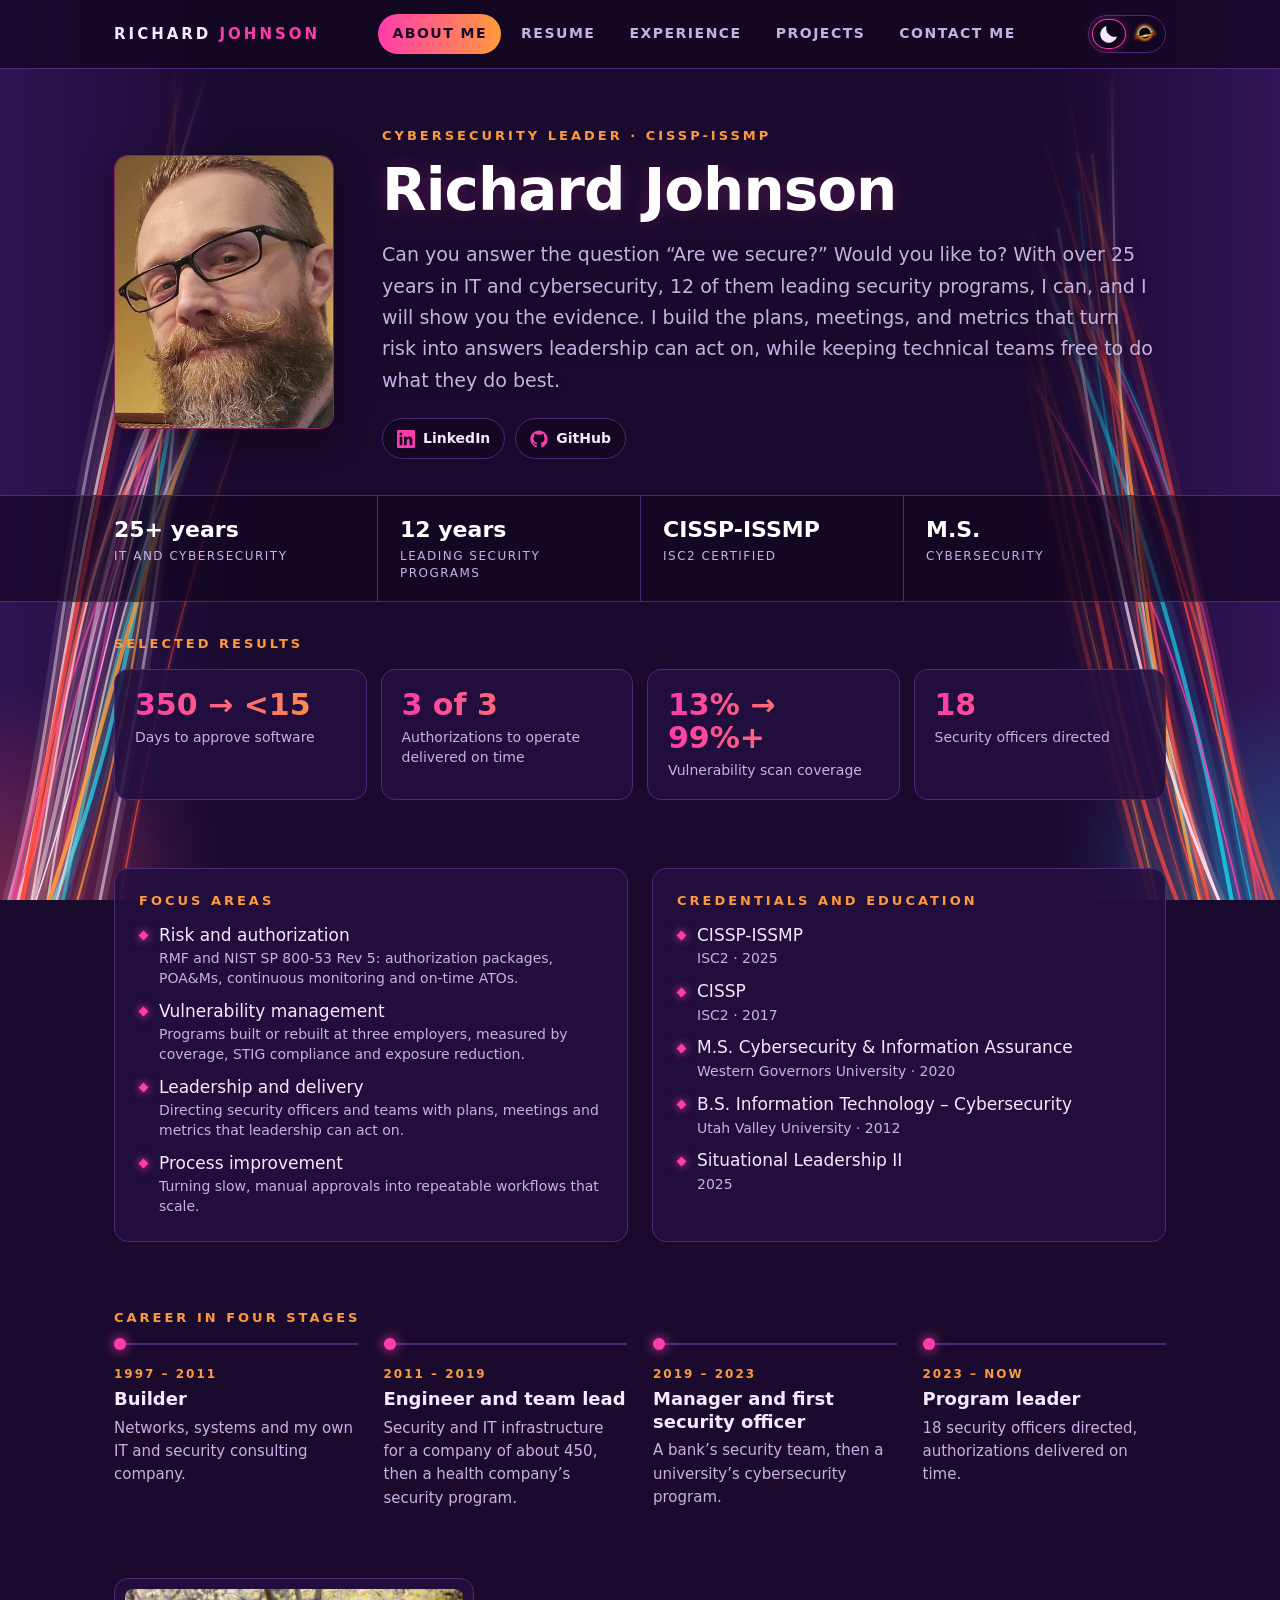
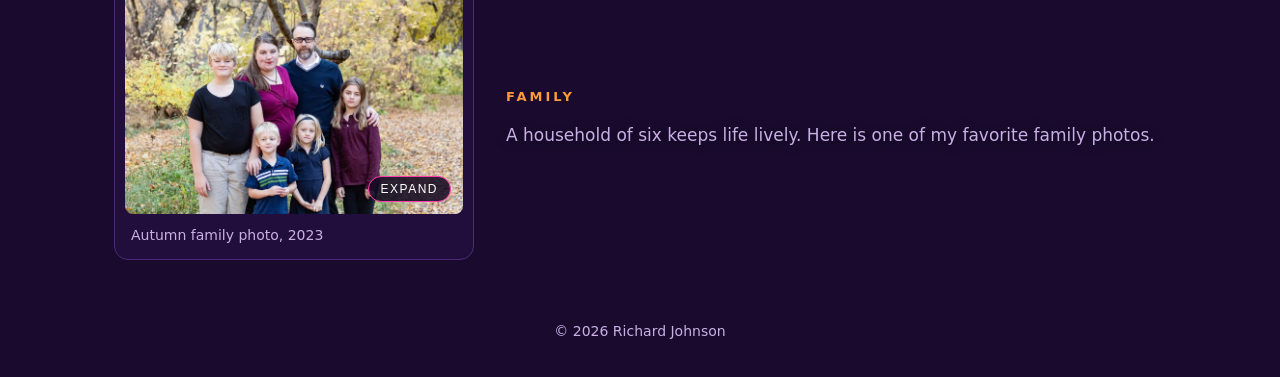
==== commit 1829f28c: "SEO: share previews, structured data, sitemap, icons and crawlable text - Canonical, Open Graph and " ====
--- a/site/index.html
+++ b/site/index.html
@@ -3,10 +3,109 @@
 <head>
 <meta charset="utf-8">
 <meta name="viewport" content="width=device-width,initial-scale=1">
-<title>Richard Johnson | Cybersecurity Leader</title>
-<meta name="description" content="Richard Johnson is a CISSP-ISSMP cybersecurity leader with 25+ years in IT and security, specializing in risk management, authorization, vulnerability management, and process improvement. About him and his family.">
+<title>Richard Johnson | CISSP-ISSMP Cybersecurity Leader</title>
+<meta name="description" content="CISSP-ISSMP cybersecurity leader with 25+ years in IT and security: risk and compliance, authorization (RMF/ATO), vulnerability management and process improvement.">
+<meta name="robots" content="index,follow,max-image-preview:large">
+<link rel="canonical" href="https://www.utsec.net/">
+<meta property="og:type" content="website">
+<meta property="og:site_name" content="Richard Johnson">
+<meta property="og:title" content="Richard Johnson | CISSP-ISSMP Cybersecurity Leader">
+<meta property="og:description" content="CISSP-ISSMP cybersecurity leader with 25+ years in IT and security: risk and compliance, authorization (RMF/ATO), vulnerability management and process improvement.">
+<meta property="og:url" content="https://www.utsec.net/">
+<meta property="og:image" content="https://www.utsec.net/assets/img/og-card.jpg">
+<meta property="og:image:width" content="1200">
+<meta property="og:image:height" content="630">
+<meta property="og:image:alt" content="Richard Johnson, cybersecurity leader, with a neon sunset graphic and the address www.utsec.net">
+<meta name="twitter:card" content="summary_large_image">
+<meta name="twitter:title" content="Richard Johnson | CISSP-ISSMP Cybersecurity Leader">
+<meta name="twitter:description" content="CISSP-ISSMP cybersecurity leader with 25+ years in IT and security: risk and compliance, authorization (RMF/ATO), vulnerability management and process improvement.">
+<meta name="twitter:image" content="https://www.utsec.net/assets/img/og-card.jpg">
+<script type="application/ld+json">
+{
+ "@context": "https://schema.org",
+ "@graph": [
+  {
+   "@type": "WebSite",
+   "@id": "https://www.utsec.net/#website",
+   "url": "https://www.utsec.net/",
+   "name": "Richard Johnson",
+   "inLanguage": "en-US",
+   "publisher": {
+    "@id": "https://www.utsec.net/#person"
+   }
+  },
+  {
+   "@type": "ProfilePage",
+   "@id": "https://www.utsec.net/#profile",
+   "url": "https://www.utsec.net/",
+   "name": "Richard Johnson | CISSP-ISSMP Cybersecurity Leader",
+   "inLanguage": "en-US",
+   "isPartOf": {
+    "@id": "https://www.utsec.net/#website"
+   },
+   "mainEntity": {
+    "@id": "https://www.utsec.net/#person"
+   }
+  },
+  {
+   "@type": "Person",
+   "@id": "https://www.utsec.net/#person",
+   "name": "Richard Johnson",
+   "jobTitle": "Cybersecurity Leader",
+   "description": "CISSP-ISSMP cybersecurity leader with 25+ years in IT and security: risk and compliance, authorization (RMF/ATO), vulnerability management and process improvement.",
+   "url": "https://www.utsec.net/",
+   "image": "https://www.utsec.net/assets/img/portrait.jpg",
+   "sameAs": [
+    "https://www.linkedin.com/in/utsecnet",
+    "https://github.com/utsecnet"
+   ],
+   "alumniOf": [
+    {
+     "@type": "CollegeOrUniversity",
+     "name": "Western Governors University"
+    },
+    {
+     "@type": "CollegeOrUniversity",
+     "name": "Utah Valley University"
+    }
+   ],
+   "hasCredential": [
+    {
+     "@type": "EducationalOccupationalCredential",
+     "name": "CISSP-ISSMP",
+     "credentialCategory": "certification",
+     "recognizedBy": {
+      "@type": "Organization",
+      "name": "ISC2"
+     }
+    },
+    {
+     "@type": "EducationalOccupationalCredential",
+     "name": "CISSP",
+     "credentialCategory": "certification",
+     "recognizedBy": {
+      "@type": "Organization",
+      "name": "ISC2"
+     }
+    }
+   ],
+   "knowsAbout": [
+    "Cybersecurity",
+    "Risk management",
+    "Vulnerability management",
+    "Risk Management Framework and authorization to operate",
+    "Compliance and audit",
+    "Security program management",
+    "Identity and privileged access management"
+   ]
+  }
+ ]
+}
+</script>
 <meta name="theme-color" content="#1a0b2e">
-<link rel="icon" href="data:image/svg+xml,%3Csvg xmlns='http://www.w3.org/2000/svg' viewBox='0 0 64 64'%3E%3Crect width='64' height='64' rx='12' fill='%231a0b2e'/%3E%3Cpath d='M32 8l20 12v24L32 56 12 44V20z' fill='none' stroke='%23ff3cac' stroke-width='4'/%3E%3C/svg%3E">
+<link rel="icon" href="favicon.ico" sizes="48x48">
+<link rel="icon" href="icon.svg" type="image/svg+xml" sizes="any">
+<link rel="apple-touch-icon" href="apple-touch-icon.png">
 <link rel="stylesheet" href="assets/css/style.css">
 <link rel="stylesheet" href="assets/css/backgrounds.css">
 <link rel="stylesheet" href="assets/css/home.css">
@@ -64,7 +163,7 @@
   </div></section>
 
   <section aria-labelledby="h-fam"><div class="wrap hm-family">
-    <figure class="card photo-card hm-photo"><button class="zoom" type="button" aria-label="Expand family photo"><img src="assets/img/family-outdoor.jpg" width="1400" height="933" loading="lazy" alt="The family standing together outdoors among yellow autumn leaves"></button><figcaption>Autumn family photo, 2023</figcaption></figure>
+    <figure class="card photo-card hm-photo"><button class="zoom" type="button" aria-label="Expand family photo"><img src="assets/img/family-outdoor.webp" width="1400" height="933" loading="lazy" alt="The family standing together outdoors among yellow autumn leaves"></button><figcaption>Autumn family photo, 2023</figcaption></figure>
     <div>
       <h2 class="hm-h" id="h-fam">Family</h2>
       <p class="hm-lede">A household of six keeps life lively. Here is one of my favorite family photos.</p>
--- a/site/assets/css/style.css
+++ b/site/assets/css/style.css
@@ -387,3 +387,11 @@
 .cx-go{margin-top:auto;pointer-events:none}
 @media(max-width:700px){.cx-grid{grid-template-columns:1fr}a.cx{padding:24px}}
 @media(prefers-reduced-motion:reduce){a.cx{transition:none}a.cx:hover{transform:none}}
+
+/* Plain-text versions of Resume and Experience for crawlers and no-JavaScript visitors; hidden once scripts run. */
+.js .seo-static{display:none}
+.seo-static h2{margin:0 0 .6em}
+.seo-static h3{margin:1.6em 0 .3em}
+.seo-static h4{margin:1.2em 0 .1em}
+.seo-static p,.seo-static li{max-width:72ch}
+.seo-static .meta{color:var(--mut);margin:0 0 .4em}
